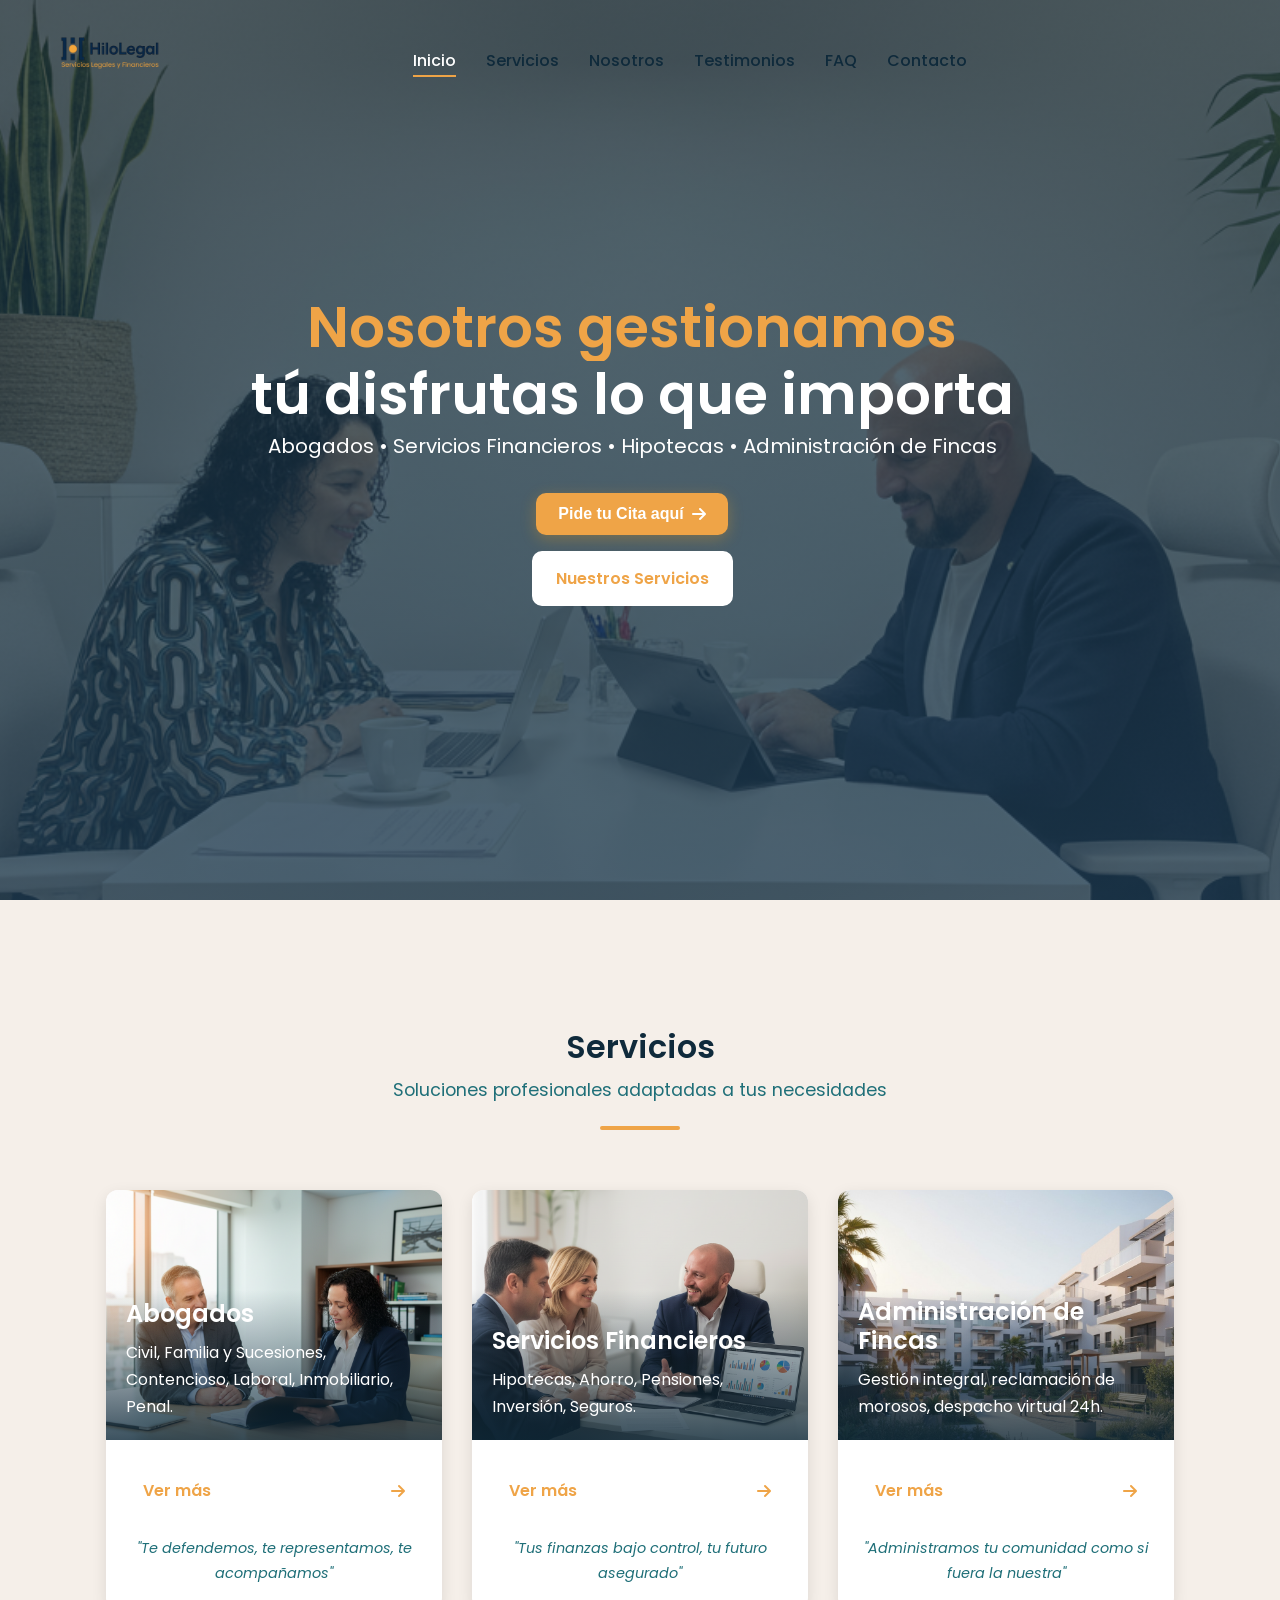
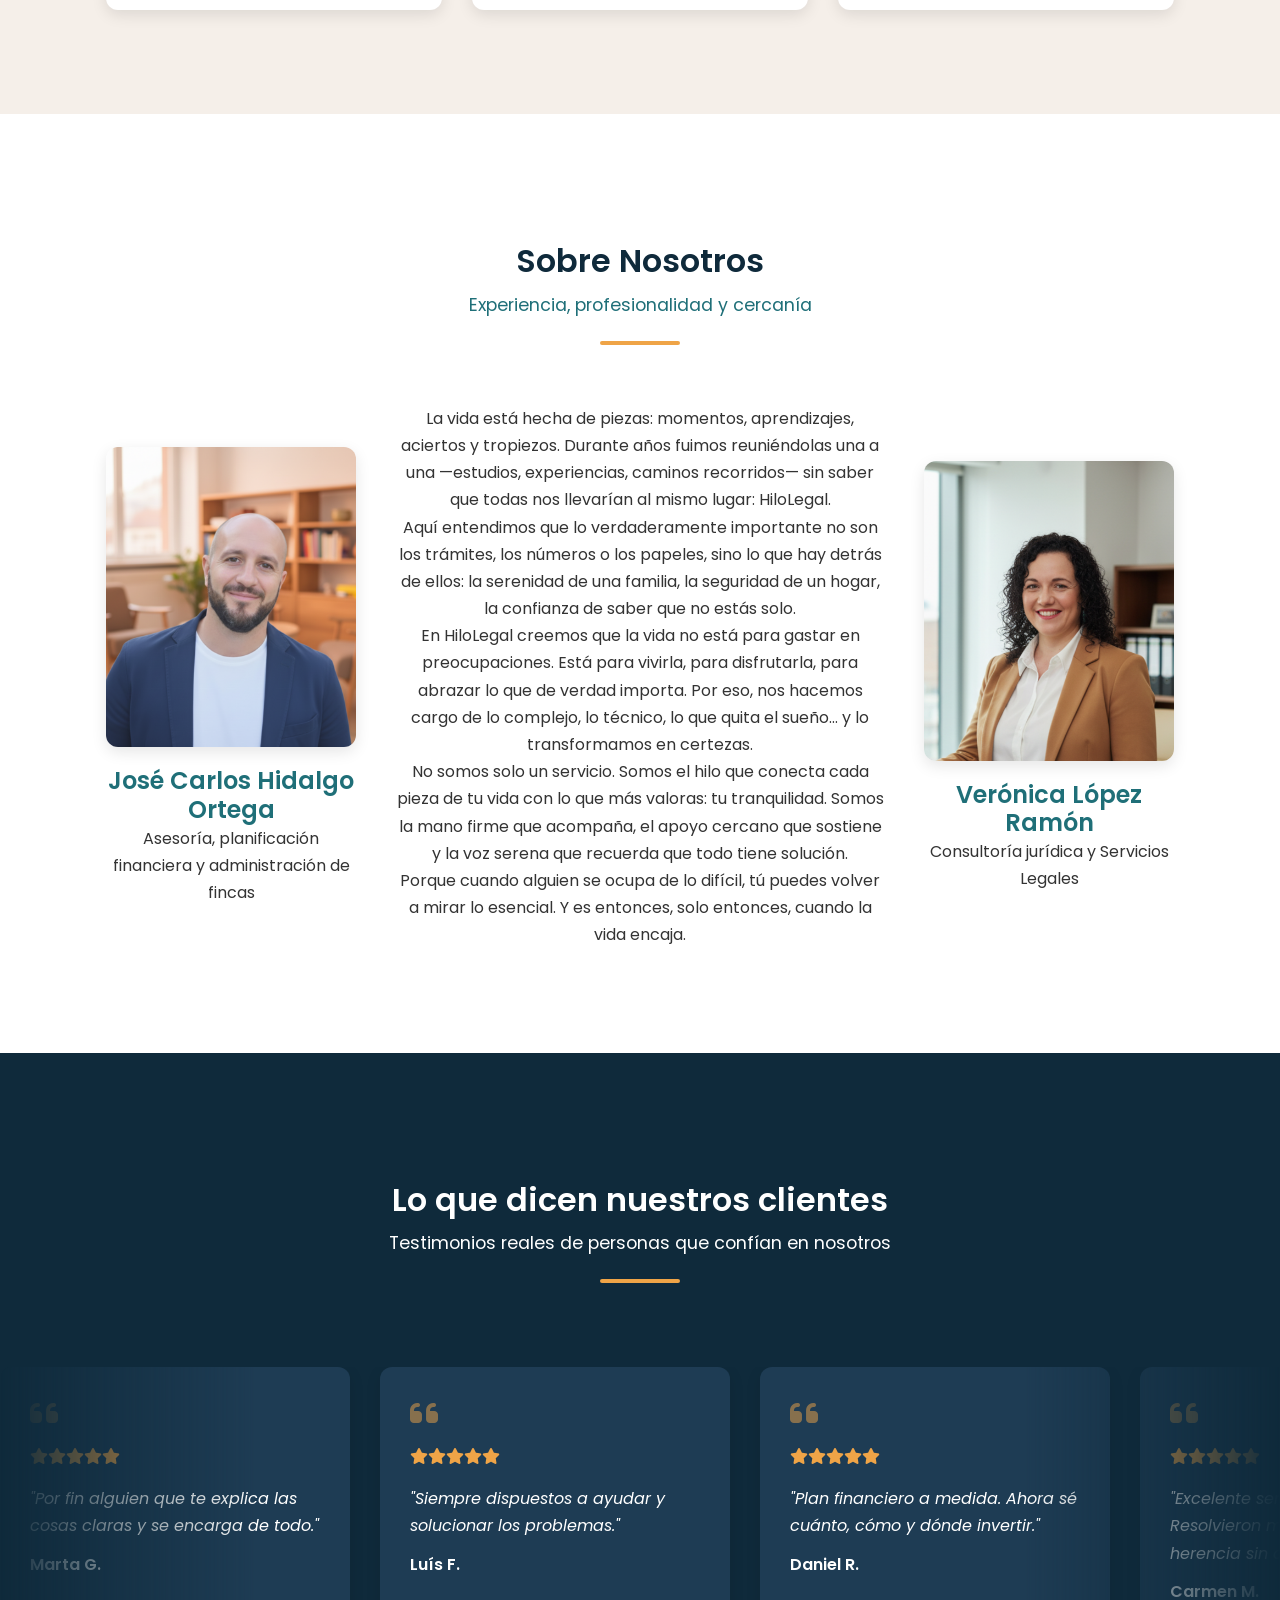
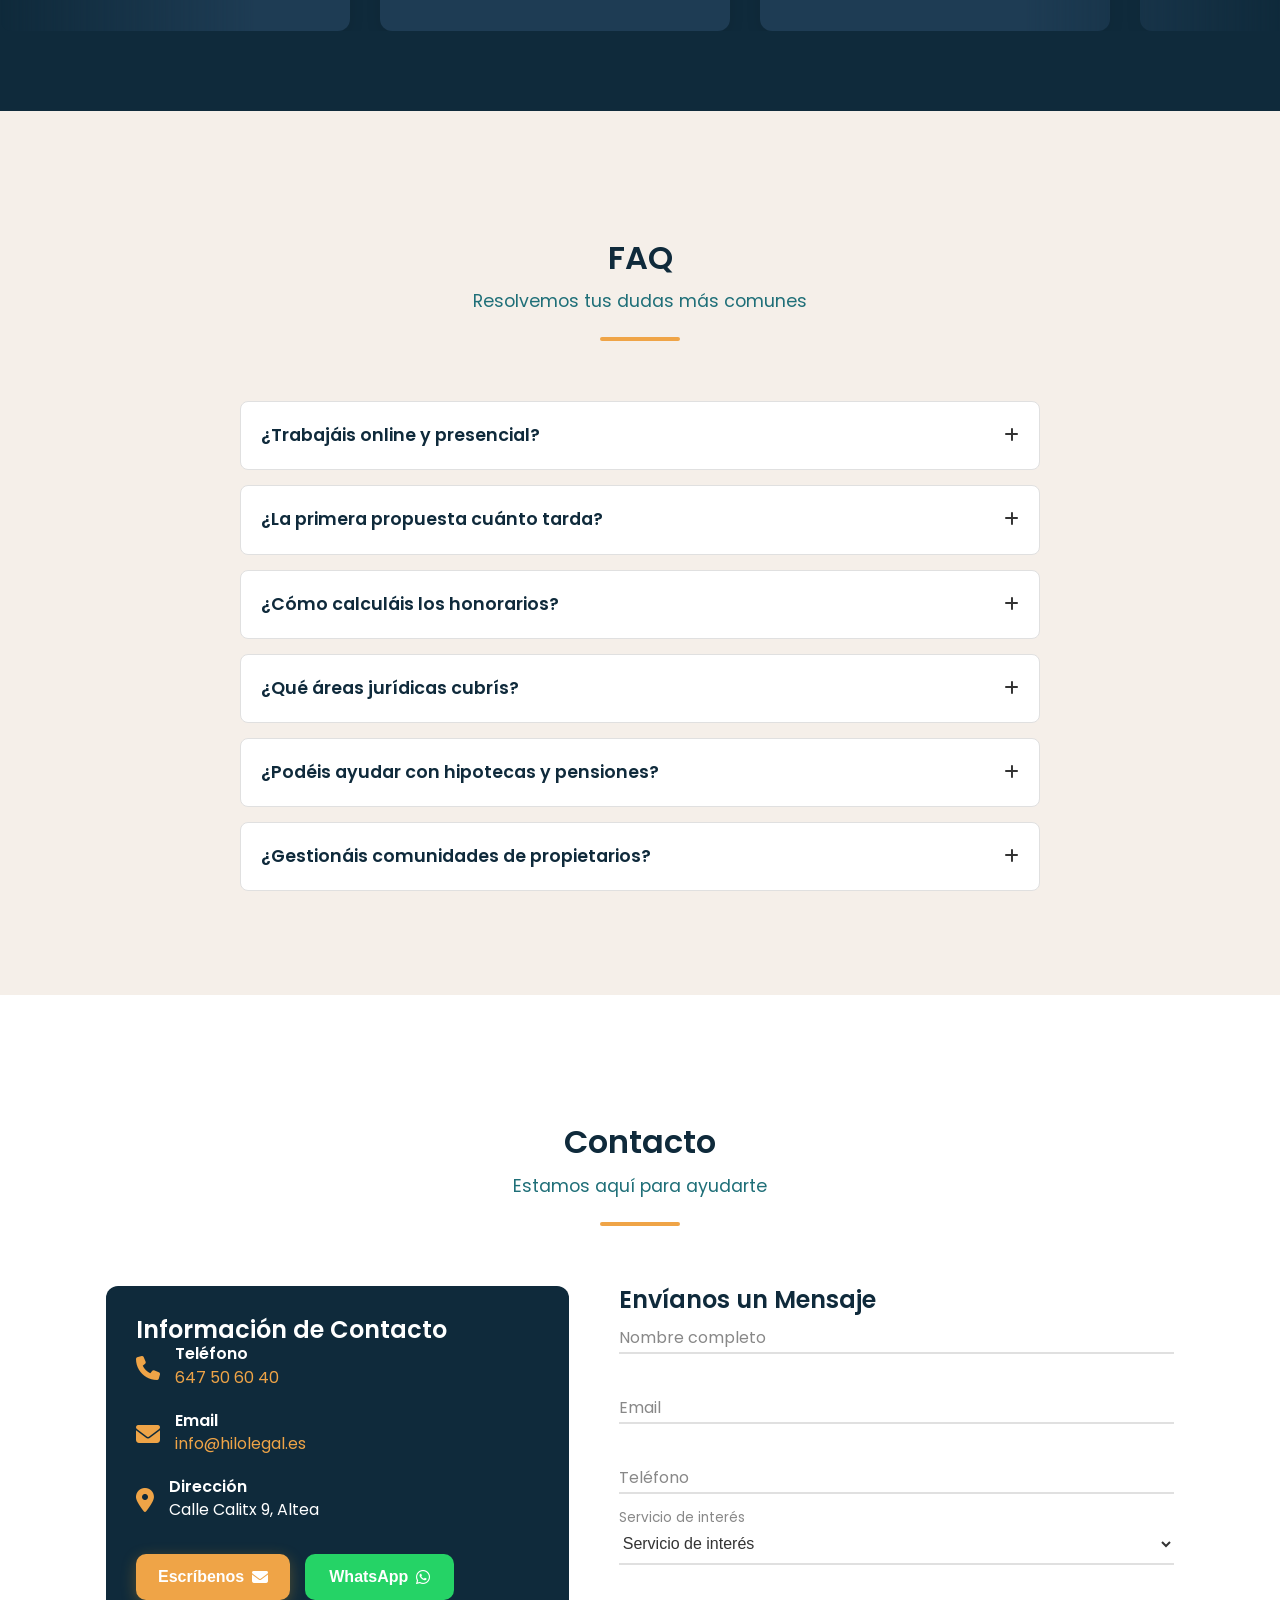
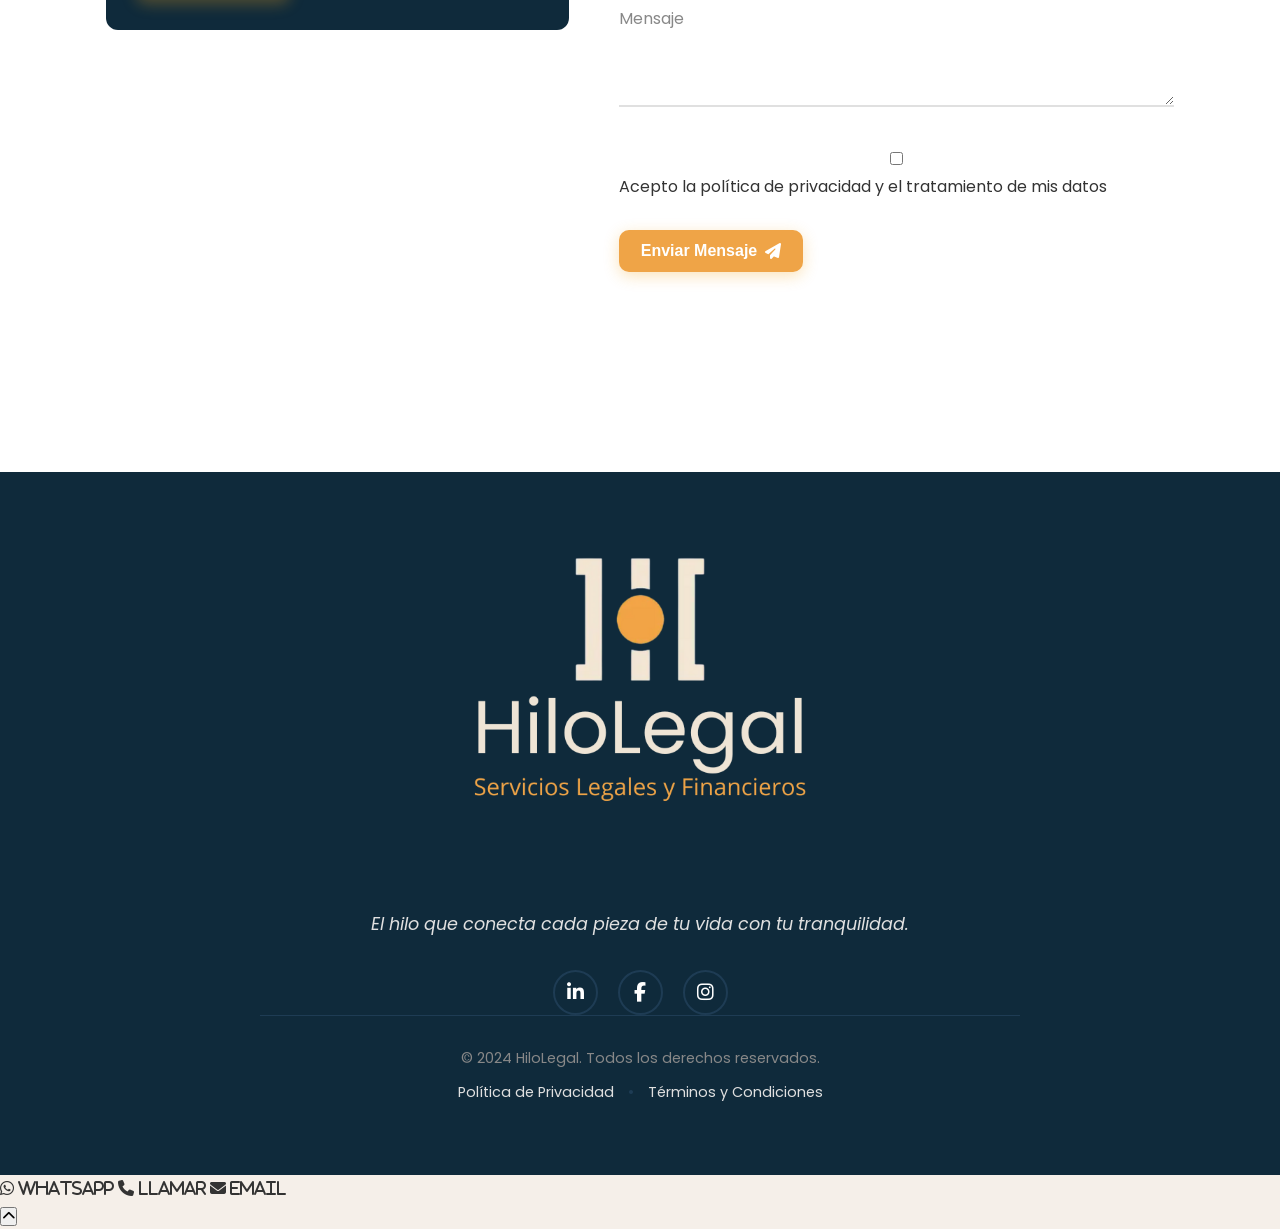
==== index.html @ e0ea7ca5 "Add files via upload" ====
<!DOCTYPE html>
<html lang="es">
<head>
    <meta charset="UTF-8">
    <meta name="viewport" content="width=device-width, initial-scale=1.0">
    <title>HiloLegal - Despacho de Abogados, Servicios Financieros y Administración de Fincas</title>
    <meta name="description" content="Despacho profesional especializado en servicios legales, financieros y administración de fincas en Altea. Experiencia, profesionalidad y cercanía.">
    
    <!-- Google Fonts -->
    <link rel="preconnect" href="https://fonts.googleapis.com">
    <link rel="preconnect" href="https://fonts.gstatic.com" crossorigin>
    <link href="https://fonts.googleapis.com/css2?family=Poppins:wght@300;400;500;600;700&display=swap" rel="stylesheet">
    
    <!-- Font Awesome -->
    <link rel="stylesheet" href="https://cdnjs.cloudflare.com/ajax/libs/font-awesome/6.4.0/css/all.min.css">
    
    <link rel="stylesheet" href="style.css">
</head>
<body>
    <!-- Custom Cursor -->
    <div class="cursor-dot"></div>
    <div class="cursor-outline"></div>

    <!-- Scroll Progress Bar -->
    <div class="scroll-progress" id="scrollProgress"></div>

    <!-- Navigation -->
    <nav class="navbar" id="navbar">
        <div class="nav-container">
            <div class="nav-logo animate-fade-in">
                <img src="logo hilolegal.png" alt="HiloLegal" class="logo-img">
            </div>
            <ul class="nav-menu" id="navMenu">
                <li><a href="#inicio" class="nav-link active">Inicio</a></li>
                <li><a href="#servicios" class="nav-link">Servicios</a></li>
                <li><a href="#sobre-nosotros" class="nav-link">Nosotros</a></li>
                <li><a href="#testimonios" class="nav-link">Testimonios</a></li>
                <li><a href="#faq" class="nav-link">FAQ</a></li>
                <li><a href="#contacto" class="nav-link">Contacto</a></li>
            </ul>
            <div class="nav-toggle" id="navToggle">
                <span class="bar"></span>
                <span class="bar"></span>
                <span class="bar"></span>
            </div>
        </div>
    </nav>

    <!-- Hero Section -->
    <section id="inicio" class="hero">
        <div class="hero-bg">
            <div class="hero-overlay"></div>
            <img src="banner3.png" alt="HiloLegal Background" class="hero-image">
        </div>
        <div class="hero-content">
            <div class="container">
                <div class="hero-text animate-slide-up">
                  <h1 class="hero-title">
  <span class="title-line">
    <span class="highlight-orange animate-left">Nosotros gestionamos</span>
  </span>
  <span class="title-line">
    <span class="highlight-white animate-right">tú disfrutas lo que importa</span>
  </span>
</h1>
                    <p class="hero-subtitle animate-slide-up delay-200">
                        Abogados   •   Servicios Financieros   •   Hipotecas   •   Administración de Fincas
                    </p>
                    <div class="hero-buttons animate-slide-up delay-400">
                        <button class="btn btn-primary" id="openModalBtn">
                            <span>Pide tu Cita aquí</span>
                            <i class="fas fa-arrow-right btn-icon"></i>
                        </button>
                        <a href="#servicios" class="btn btn-secondary">
                            <span>Nuestros Servicios</span>
                        </a>
                    </div>
                </div>
            </div>
        </div>
        <div class="hero-scroll-indicator animate-bounce" id="scrollIndicator">
            <i class="fas fa-chevron-down"></i>
        </div>
    </section>

    <!-- Services Section -->
    <section id="servicios" class="services">
        <div class="container">
            <div class="section-header">
                <h2 class="section-title">Servicios</h2>
                <p class="section-subtitle">Soluciones profesionales adaptadas a tus necesidades</p>
                <div class="title-decorator"></div>
            </div>
            
            <div class="areas services-grid">
                <a href="abogados.html" class="service-card-link">
                    <article class="service-card">
                        <div class="service-image tile--abogados">
                            <div class="service-overlay"></div>
                            <div class="service-content-overlay">
                                <h3 class="service-title">Abogados</h3>
                                <p class="service-description">Civil, Familia y Sucesiones, Contencioso, Laboral, Inmobiliario, Penal.</p>
                            </div>
                        </div>
                        <div class="service-footer">
                             <div class="service-link">
                                <span>Ver más</span>
                                <i class="fas fa-arrow-right"></i>
                            </div>
                            <div class="service-tagline">"Te defendemos, te representamos, te acompañamos"</div>
                        </div>
                    </article>
                </a>

                <a href="financieros.html" class="service-card-link">
                    <article class="service-card">
                        <div class="service-image tile--financieros">
                            <div class="service-overlay"></div>
                            <div class="service-content-overlay">
                                <h3 class="service-title">Servicios Financieros</h3>
                                <p class="service-description">Hipotecas, Ahorro, Pensiones, Inversión, Seguros.</p>
                            </div>
                        </div>
                        <div class="service-footer">
                            <div class="service-link">
                                <span>Ver más</span>
                                <i class="fas fa-arrow-right"></i>
                            </div>
                            <div class="service-tagline">"Tus finanzas bajo control, tu futuro asegurado"</div>
                        </div>
                    </article>
                </a>

                <a href="fincas.html" class="service-card-link">
                    <article class="service-card">
                        <div class="service-image tile--fincas">
                            <div class="service-overlay"></div>
                            <div class="service-content-overlay">
                                <h3 class="service-title">Administración de Fincas</h3>
                                <p class="service-description">Gestión integral, reclamación de morosos, despacho virtual 24h.</p>
                            </div>
                        </div>
                        <div class="service-footer">
                             <div class="service-link">
                                <span>Ver más</span>
                                <i class="fas fa-arrow-right"></i>
                            </div>
                            <div class="service-tagline">"Administramos tu comunidad como si fuera la nuestra"</div>
                        </div>
                    </article>
                </a>
            </div>
        </div>
    </section>

    <!-- About Us Section -->
    <section id="sobre-nosotros" class="about">
        <div class="container">
            <div class="section-header">
                <h2 class="section-title">Sobre Nosotros</h2>
                <p class="section-subtitle">Experiencia, profesionalidad y cercanía</p>
                <div class="title-decorator"></div>
            </div>
            
            <div class="about-layout about-content">
                <div class="team-member">
                    <div class="member-image team-photo-jc">
                        <div class="member-overlay">
                            <div class="member-social">
                                <a href="mailto:info@hilolegal.es" class="social-link">
                                    <i class="fas fa-envelope"></i>
                                </a>
                                <a href="tel:647506040" class="social-link">
                                    <i class="fas fa-phone"></i>
                                </a>
                            </div>
                        </div>
                    </div>
                    <div class="member-info">
                        <h3 class="member-name">José Carlos Hidalgo Ortega</h3>
                        <p class="member-role">Asesoría, planificación financiera y administración de fincas</p>
                    </div>
                </div>

                <div class="about-text">
                    <div class="text-content">
                        <p>La vida está hecha de piezas: momentos, aprendizajes, aciertos y tropiezos. Durante años fuimos reuniéndolas una a una —estudios, experiencias, caminos recorridos— sin saber que todas nos llevarían al mismo lugar: HiloLegal.</p>
</p>

                        <p>Aquí entendimos que lo verdaderamente importante no son los trámites, los números o los papeles, sino lo que hay detrás de ellos: la serenidad de una familia, la seguridad de un hogar, la confianza de saber que no estás solo.</p>


                        <p>En HiloLegal creemos que la vida no está para gastar en preocupaciones. Está para vivirla, para disfrutarla, para abrazar lo que de verdad importa. Por eso, nos hacemos cargo de lo complejo, lo técnico, lo que quita el sueño… y lo transformamos en certezas.</p>


                        <p>No somos solo un servicio. Somos el hilo que conecta cada pieza de tu vida con lo que más valoras: tu tranquilidad. Somos la mano firme que acompaña, el apoyo cercano que sostiene y la voz serena que recuerda que todo tiene solución.</p>

                        
<p>Porque cuando alguien se ocupa de lo difícil, tú puedes volver a mirar lo esencial. Y es entonces, solo entonces, cuando la vida encaja.</p>
                    </div>
                </div>

                <div class="team-member">
                    <div class="member-image team-photo-vero">
                        <div class="member-overlay">
                            <div class="member-social">
                                <a href="mailto:info@hilolegal.es" class="social-link">
                                    <i class="fas fa-envelope"></i>
                                </a>
                                <a href="tel:647506040" class="social-link">
                                    <i class="fas fa-phone"></i>
                                </a>
                            </div>
                        </div>
                    </div>
                    <div class="member-info">
                        <h3 class="member-name">Verónica López Ramón</h3>
                        <p class="member-role">Consultoría jurídica y Servicios Legales</p>
                    </div>
                </div>
            </div>
        </div>
    </section>

    <!-- Testimonials Section -->
    <section id="testimonios" class="testimonials">
        <div class="container">
            <div class="section-header">
                <h2 class="section-title">Lo que dicen nuestros clientes</h2>
                <p class="section-subtitle">Testimonios reales de personas que confían en nosotros</p>
                <div class="title-decorator"></div>
            </div>
            </div>
            <!-- Infinite scroll container -->
            <div class="testimonials-scroller">
                <div class="testimonials-grid">
                    <!-- Testimonials will be duplicated by JS -->
                    <div class="testimonial-card">
                        <div class="testimonial-content">
                            <i class="fas fa-quote-left testimonial-quote"></i>
                            <div class="stars">
                                <i class="fas fa-star"></i><i class="fas fa-star"></i><i class="fas fa-star"></i><i class="fas fa-star"></i><i class="fas fa-star"></i>
                            </div>
                            <p class="testimonial-text">"Por fin alguien que te explica las cosas claras y se encarga de todo."</p>
                            <div class="testimonial-author"><h4 class="author-name">Marta G.</h4></div>
                        </div>
                    </div>
                     <div class="testimonial-card">
                        <div class="testimonial-content">
                             <i class="fas fa-quote-left testimonial-quote"></i>
                            <div class="stars">
                                <i class="fas fa-star"></i><i class="fas fa-star"></i><i class="fas fa-star"></i><i class="fas fa-star"></i><i class="fas fa-star"></i>
                            </div>
                            <p class="testimonial-text">"Siempre dispuestos a ayudar y solucionar los problemas."</p>
                            <div class="testimonial-author"><h4 class="author-name">Luís F.</h4></div>
                        </div>
                    </div>
                    <div class="testimonial-card">
                        <div class="testimonial-content">
                             <i class="fas fa-quote-left testimonial-quote"></i>
                            <div class="stars">
                                <i class="fas fa-star"></i><i class="fas fa-star"></i><i class="fas fa-star"></i><i class="fas fa-star"></i><i class="fas fa-star"></i>
                            </div>
                            <p class="testimonial-text">"Plan financiero a medida. Ahora sé cuánto, cómo y dónde invertir."</p>
                            <div class="testimonial-author"><h4 class="author-name">Daniel R.</h4></div>
                        </div>
                    </div>
                    <div class="testimonial-card">
                        <div class="testimonial-content">
                             <i class="fas fa-quote-left testimonial-quote"></i>
                            <div class="stars">
                                <i class="fas fa-star"></i><i class="fas fa-star"></i><i class="fas fa-star"></i><i class="fas fa-star"></i><i class="fas fa-star"></i>
                            </div>
                            <p class="testimonial-text">"Excelente servicio jurídico. Resolvieron mi problema de herencia sin complicaciones."</p>
                            <div class="testimonial-author"><h4 class="author-name">Carmen M.</h4></div>
                        </div>
                    </div>
                    <div class="testimonial-card">
                        <div class="testimonial-content">
                             <i class="fas fa-quote-left testimonial-quote"></i>
                            <div class="stars">
                                <i class="fas fa-star"></i><i class="fas fa-star"></i><i class="fas fa-star"></i><i class="fas fa-star"></i><i class="fas fa-star"></i>
                            </div>
                            <p class="testimonial-text">"Administran mi comunidad de forma impecable. Recomiendo 100%."</p>
                            <div class="testimonial-author"><h4 class="author-name">Andrés P.</h4></div>
                        </div>
                    </div>
                    <div class="testimonial-card">
                        <div class="testimonial-content">
                            <i class="fas fa-quote-left testimonial-quote"></i>
                            <div class="stars">
                                <i class="fas fa-star"></i><i class="fas fa-star"></i><i class="fas fa-star"></i><i class="fas fa-star"></i><i class="fas fa-star"></i>
                            </div>
                            <p class="testimonial-text">"Hipoteca al 95% conseguida gracias a su asesoramiento financiero."</p>
                            <div class="testimonial-author"><h4 class="author-name">Roberto S.</h4></div>
                        </div>
                    </div>
                    <div class="testimonial-card">
                        <div class="testimonial-content">
                             <i class="fas fa-quote-left testimonial-quote"></i>
                            <div class="stars">
                                <i class="fas fa-star"></i><i class="fas fa-star"></i><i class="fas fa-star"></i><i class="fas fa-star"></i><i class="fas fa-star"></i>
                            </div>
                            <p class="testimonial-text">"Trato cercano y profesional. Se nota su experiencia."</p>
                            <div class="testimonial-author"><h4 class="author-name">Isabel L.</h4></div>
                        </div>
                    </div>
                     <div class="testimonial-card">
                        <div class="testimonial-content">
                             <i class="fas fa-quote-left testimonial-quote"></i>
                            <div class="stars">
                                <i class="fas fa-star"></i><i class="fas fa-star"></i><i class="fas fa-star"></i><i class="fas fa-star"></i><i class="fas fa-star"></i>
                            </div>
                            <p class="testimonial-text">"Tranquilidad absoluta desde que gestionan mis asuntos legales."</p>
                            <div class="testimonial-author"><h4 class="author-name">Francisco J.</h4></div>
                        </div>
                    </div>
                </div>
        </div>
    </section>

    <!-- FAQ Section -->
    <section id="faq" class="faq">
        <div class="container">
            <div class="section-header">
                <h2 class="section-title">FAQ</h2>
                <p class="section-subtitle">Resolvemos tus dudas más comunes</p>
                <div class="title-decorator"></div>
            </div>
            
            <div class="faq-container">
                <details class="faq-item">
                    <summary class="faq-question">
                        <h3>¿Trabajáis online y presencial?</h3>
                        <div class="faq-icon-wrapper"><i class="fas fa-plus faq-icon"></i></div>
                    </summary>
                    <div class="faq-answer">
                        <p>Ambos: podemos atenderte por videollamada, teléfono o en nuestra oficina en Altea.</p>
                    </div>
                </details>

                <details class="faq-item">
                    <summary class="faq-question">
                        <h3>¿La primera propuesta cuánto tarda?</h3>
                        <div class="faq-icon-wrapper"><i class="fas fa-plus faq-icon"></i></div>
                    </summary>
                    <div class="faq-answer">
                        <p>Normalmente en 24–48 horas tendrás un diagnóstico inicial y una hoja de ruta.</p>
                    </div>
                </details>

                <details class="faq-item">
                    <summary class="faq-question">
                        <h3>¿Cómo calculáis los honorarios?</h3>
                        <div class="faq-icon-wrapper"><i class="fas fa-plus faq-icon"></i></div>
                    </summary>
                    <div class="faq-answer">
                        <p>Siempre con presupuesto cerrado y transparente. Sin sorpresas.</p>
                    </div>
                </details>
                 <details class="faq-item">
                    <summary class="faq-question">
                        <h3>¿Qué áreas jurídicas cubrís?</h3>
                        <div class="faq-icon-wrapper"><i class="fas fa-plus faq-icon"></i></div>
                    </summary>
                    <div class="faq-answer">
                        <p>Penal, Civil, Contencioso-Administrativo, Inmobiliario, Familia y Sucesiones.</p>
                    </div>
                </details>

                <details class="faq-item">
                    <summary class="faq-question">
                        <h3>¿Podéis ayudar con hipotecas y pensiones?</h3>
                        <div class="faq-icon-wrapper"><i class="fas fa-plus faq-icon"></i></div>
                    </summary>
                    <div class="faq-answer">
                        <p>Sí, realizamos planificación financiera completa, con acceso a hipotecas hasta el 95% y planes de ahorro/pensiones.</p>
                    </div>
                </details>

                <details class="faq-item">
                    <summary class="faq-question">
                        <h3>¿Gestionáis comunidades de propietarios?</h3>
                        <div class="faq-icon-wrapper"><i class="fas fa-plus faq-icon"></i></div>
                    </summary>
                    <div class="faq-answer">
                        <p>Sí, administración integral de fincas, incidencias, juntas y reclamación de morosos.</p>
                    </div>
                </details>
            </div>
        </div>
    </section>

    <!-- Contact Section -->
    <section id="contacto" class="contact">
        <div class="container">
            <div class="section-header">
                <h2 class="section-title">Contacto</h2>
                <p class="section-subtitle">Estamos aquí para ayudarte</p>
                <div class="title-decorator"></div>
            </div>
            
            <div class="contact-content">
                <div class="contact-info">
                    <div class="contact-card">
                        <h3>Información de Contacto</h3>
                        <div class="contact-item">
                            <i class="fas fa-phone"></i>
                            <div>
                                <h4>Teléfono</h4>
                                <p><a href="tel:647506040">647 50 60 40</a></p>
                            </div>
                        </div>
                        <div class="contact-item">
                            <i class="fas fa-envelope"></i>
                            <div>
                                <h4>Email</h4>
                                <p><a href="mailto:info@hilolegal.es">info@hilolegal.es</a></p>
                            </div>
                        </div>
                        <div class="contact-item">
                            <i class="fas fa-map-marker-alt"></i>
                            <div>
                                <h4>Dirección</h4>
                                <p>Calle Calitx 9, Altea</p>
                            </div>
                        </div>
                        <div class="contact-buttons">
                            <button class="btn btn-primary" id="contactEmailBtn">
                                <span>Escríbenos</span>
                                <i class="fas fa-envelope"></i>
                            </button>
                            <button class="btn btn-whatsapp" id="contactWhatsappBtn">
                                <span>WhatsApp</span>
                                <i class="fab fa-whatsapp"></i>
                            </button>
                        </div>
                    </div>
                    
                    <div class="map-container">
                        <iframe 
                            src="https://www.google.com/maps?q=Calle%20Calitx%209%2C%20Altea&output=embed"
                            width="100%" 
                            height="300" 
                            style="border:0;" 
                            allowfullscreen="" 
                            loading="lazy">
                        </iframe>
                    </div>
                </div>

                <div class="contact-form">
                    <form class="form" id="contactForm">
                        <h3>Envíanos un Mensaje</h3>
                        <div class="form-group">
                            <input type="text" id="nombre" name="nombre" required>
                            <label for="nombre" class="form-label">Nombre completo</label>
                            <span class="form-line"></span>
                        </div>
                        <div class="form-group">
                            <input type="email" id="email" name="email" required>
                            <label for="email" class="form-label">Email</label>
                            <span class="form-line"></span>
                        </div>
                        <div class="form-group">
                            <input type="tel" id="telefono" name="telefono" required>
                            <label for="telefono" class="form-label">Teléfono</label>
                            <span class="form-line"></span>
                        </div>
                        <div class="form-group">
                            <select id="servicio" name="servicio" required>
                                <option value="" disabled selected>Servicio de interés</option>
                                <option value="abogados">Servicios Legales</option>
                                <option value="financieros">Servicios Financieros</option>
                                <option value="fincas">Administración de Fincas</option>
                                <option value="general">Consulta General</option>
                            </select>
                            <label for="servicio" class="form-label select-label">Servicio de interés</label>
                        </div>
                        <div class="form-group">
                            <textarea id="mensaje" name="mensaje" rows="5" required></textarea>
                            <label for="mensaje" class="form-label">Mensaje</label>
                            <span class="form-line"></span>
                        </div>
                        <div class="form-group checkbox-group">
                            <input type="checkbox" id="privacidad" name="privacidad" required>
                            <label for="privacidad" class="checkbox-label">
                                Acepto la política de privacidad y el tratamiento de mis datos
                            </label>
                        </div>
                        <button type="submit" class="btn btn-primary">
                            <span>Enviar Mensaje</span>
                            <i class="fas fa-paper-plane btn-icon"></i>
                        </button>
                    </form>
                </div>
            </div>
        </div>
    </section>

    <!-- Modal (sin cambios en HTML) -->
    <div id="contactModal" class="modal hidden">
        <div class="modal-content">
             <div class="modal-header">
                <h2>Consulta Gratuita</h2>
                <span class="modal-close" id="closeModalBtn">&times;</span>
            </div>
            <div class="modal-body">
                <form id="modalForm">
                    <div class="form-group">
                        <input type="text" id="modalNombre" name="nombre" required>
                        <label for="modalNombre" class="form-label">Nombre completo</label>
                        <span class="form-line"></span>
                    </div>
                    <div class="form-group">
                        <input type="email" id="modalEmail" name="email" required>
                        <label for="modalEmail" class="form-label">Email</label>
                        <span class="form-line"></span>
                    </div>
                    <div class="form-group">
                        <input type="tel" id="modalTelefono" name="telefono" required>
                        <label for="modalTelefono" class="form-label">Teléfono</label>
                        <span class="form-line"></span>
                    </div>
                    <div class="form-group">
                        <select id="modalServicio" name="servicio" required>
                            <option value="" disabled selected>Servicio de interés</option>
                            <option value="abogados">Servicios Legales</option>
                            <option value="financieros">Servicios Financieros</option>
                            <option value="fincas">Administración de Fincas</option>
                        </select>
                        <label for="modalServicio" class="form-label select-label">Servicio de interés</label>
                    </div>
                    <div class="form-group">
                        <textarea id="modalMensaje" name="mensaje" rows="4" required></textarea>
                        <label for="modalMensaje" class="form-label">Cuéntanos tu caso</label>
                        <span class="form-line"></span>
                    </div>
                    <button type="submit" class="btn btn-primary btn-full">
                        <span>Solicitar Consulta Gratuita</span>
                        <i class="fas fa-calendar btn-icon"></i>
                    </button>
                </form>
            </div>
        </div>
    </div>


    <!-- Footer -->
    <footer class="footer">
        <div class="footer-container">
            <div class="footer-main">
                <img src="HILO LETRAS CREMA vertical TRANSP.png" alt="HiloLegal Logo" class="footer-logo">
                <p class="footer-tagline">El hilo que conecta cada pieza de tu vida con tu tranquilidad.</p>
                <div class="footer-social">
    <a href="https://www.linkedin.com/in/hilolegal" target="_blank" aria-label="LinkedIn">
        <i class="fab fa-linkedin-in"></i>
    </a>
    <a href="https://www.facebook.com/HiloLegal/" target="_blank" aria-label="Facebook">
        <i class="fab fa-facebook-f"></i>
    </a>
    <a href="https://www.instagram.com/hilolegal" target="_blank" aria-label="Instagram">
        <i class="fab fa-instagram"></i>
    </a>
            </div>
            <div class="footer-bottom">
                <p>&copy; 2024 HiloLegal. Todos los derechos reservados.</p>
                <div class="footer-links">
                    <a href="privacidad.html">Política de Privacidad</a>
                    <span>&bull;</span>
                    <a href="terminos.html">Términos y Condiciones</a>
                </div>
            </div>
        </div>
    </footer>


    <!-- Floating Action Buttons -->
    <div class="fab-container">
        <div class="fab fab-whatsapp" id="fabWhatsapp">
            <i class="fab fa-whatsapp"></i>
            <span class="fab-tooltip">WhatsApp</span>
        </div>
        <div class="fab fab-phone" id="fabPhone">
            <i class="fas fa-phone"></i>
            <span class="fab-tooltip">Llamar</span>
        </div>
        <div class="fab fab-email" id="fabEmail">
            <i class="fas fa-envelope"></i>
            <span class="fab-tooltip">Email</span>
        </div>
    </div>

    <!-- Back to Top Button -->
    <button id="backToTop" class="back-to-top">
        <i class="fas fa-chevron-up"></i>
    </button>

    <script src="app.js"></script>
<body class="page-abogados">
</html>
---- style.css ----
/* -------------------------------------------------------------------------- */
/* VARIABLES                                 */
/* -------------------------------------------------------------------------- */

:root {
  /* Paleta de colores corporativa */
  --navy-blue: #0F2A3B;
  --vibrant-orange: #efa447;
  --cream-base: #F5EFE9; /* Corregido a un tono crema real */
  --steel-blue: #1E3C54;
  --teal-green: #1F6F78;

  /* Paleta extendida para UI */
  --white: #FFFFFF;
  --off-white: #f7f8fa;
  --gray-light: #e0e0e0;
  --gray-medium: #888;
  --gray-dark: #4a4a4a;
  --text-primary: #333;
  --text-light: var(--white);
  --success: #28a745;
  --error: #dc3545;

  /* Tipografía */
  --font-primary: 'Poppins', sans-serif;

  /* Sombras y bordes */
  --shadow-sm: 0 2px 4px rgba(0, 0, 0, 0.05);
  --shadow-md: 0 5px 15px rgba(0, 0, 0, 0.1);
  --shadow-lg: 0 10px 30px rgba(0, 0, 0, 0.15);
  --border-radius: 12px;
  
  /* Transiciones */
  --transition-fast: all 0.2s ease-in-out;
  --transition-smooth: all 0.4s cubic-bezier(0.25, 0.8, 0.25, 1);
}

/* -------------------------------------------------------------------------- */
/* ESTILOS BASE                                */
/* -------------------------------------------------------------------------- */

*, *::before, *::after {
  box-sizing: border-box;
  margin: 0;
  padding: 0;
}

html {
  scroll-behavior: smooth;
  font-size: 16px;
}

body {
  font-family: var(--font-primary);
  background-color: var(--cream-base);
  color: var(--text-primary);
  line-height: 1.7;
  -webkit-font-smoothing: antialiased;
  -moz-osx-font-smoothing: grayscale;
  overflow-x: hidden;
 }

/* --- Cursor Personalizado --- */
.cursor-dot, .cursor-outline {
  pointer-events: none;
  position: fixed;
  top: 50%;
  left: 50%;
  transform: translate(-50%, -50%);
  border-radius: 50%;
  opacity: 0;
  transition: opacity 0.3s, transform 0.3s;
  z-index: 9999;

}

.cursor-dot {
  width: 8px;
  height: 8px;
  background-color: #efa447;
}

.cursor-outline {
  width: 40px;
  height: 40px;
  border: 2px solid (#efa447);
  transition: width 0.3s, height 0.3s, border-color 0.3s;
}

body:hover .cursor-dot, body:hover .cursor-outline {
  opacity: 1;
}

.cursor-outline.hovered {
    width: 60px;
    height: 60px;
    border-color: var(--teal-green);
}

/* --- Estilos generales de texto y contenedores --- */
h1, h2, h3, h4 {
  font-weight: 600;
  line-height: 1.2;
  color: var(--navy-blue);
}
h1 { font-size: clamp(2rem, 5vw, 3.5rem); }
h2 { font-size: clamp(1.8rem, 4vw, 2.5rem); }
h3 { font-size: clamp(1.2rem, 3vw, 1.5rem); }

a {
  color: #efa447;
  text-decoration: none;
  transition: var(--transition-fast);
}

.container {
  width: 100%;
  max-width: 1200px;
  margin: 0 auto;
  padding: 0 20px;
}

section {
  padding: 80px 0;
  position: relative;
  overflow: hidden;
}

/* -------------------------------------------------------------------------- */
/* COMPONENTES                               */
/* -------------------------------------------------------------------------- */

/* --- Barra de Progreso de Scroll --- */
.scroll-progress {
  position: fixed;
  top: 0;
  left: 0;
  width: 0;
  height: 5px;
  background: linear-gradient(90deg, #efa447, var(--teal-green));
  z-index: 1001;
  transition: width 0.1s linear;
}

/* --- Barra de Navegación --- */
.navbar {
  position: fixed;
  width: 100%;
  top: 0;
  left: 0;
  z-index: 1000;
  padding: 6px 0;
  height: auto; 
  transition: var(--transition-smooth);
}
.navbar.scrolled {
  background-color: rgba(255, 255, 255, 0.85);
  backdrop-filter: blur(10px);
  box-shadow: var(--shadow-md);
  padding: 10px 0;
}
.nav-container {
  display: flex;
  justify-content: space-between;
  align-items: center;
  max-width: 1300px;
  margin: 0 auto;
  padding: 0 60px;
}
.logo-img {
  height: 100px; /* MODIFICADO: Tamaño x3 */
  transition: var(--transition-fast);
}
.navbar.scrolled .logo-img {
  height: 100px; /* MODIFICADO: Tamaño x3 */
}
.nav-menu {
  display: flex;
  list-style: none;
  gap: 30px;
}
.nav-link {
  color: var(--navy-blue);
  font-weight: 500;
  position: relative;
  padding-bottom: 5px;
}
.nav-link::after {
  content: '';
  position: absolute;
  bottom: 0;
  left: 0;
  width: 100%;
  height: 2px;
  background-color: #efa447;
  transform: scaleX(0);
  transform-origin: right;
  transition: transform 0.3s ease-out;
}
.nav-link:hover::after, .nav-link.active::after {
  transform: scaleX(1);
  transform-origin: left;
}

/* --- Botones --- */
.btn {
  display: inline-flex;
  align-items: center;
  justify-content: center;
  gap: 10px;
  padding: 12px 28px;
  border-radius: 50px;
  font-weight: 600;
  font-size: 1rem;
  border: 2px solid transparent;
  cursor: pointer;
  transition: var(--transition-smooth);
  position: relative;
  overflow: hidden;
  transform: translateZ(0); /* Para GPU rendering */
}
.btn-primary {
  background-color: var(vibrant-orange);
  color: var(--white);
  box-shadow: 0 4px 15px rgba(243, 161, 26, 0.3);
}
.btn-primary:hover {
  transform: translateY(-3px);
  box-shadow: 0 8px 20px rgba(243, 161, 26, 0.4);
}
.btn-secondary {
  background-color: transparent;
  color: var(--white);
  border-color: var(--white);
}
.hero-text .btn-secondary {
   border-color: var(--white);
   color: var(--white);
}
.hero-text .btn-secondary:hover {
    background-color: var(--white);
    color: var(--navy-blue);
}

/* -------------------------------------------------------------------------- */
/* SECCIONES                                 */
/* -------------------------------------------------------------------------- */

/* --- Hero Section --- */
.hero {
  height: 100vh;
  display: flex;
  align-items: center;
  justify-content: center;
  color: var(--white);
  text-align: left;
  padding: 0;
}
.hero-bg {
  position: absolute;
  top: 0;
  left: 0;
  width: 100%;
  height: 100%;
  overflow: hidden;
}
.hero-image {
  width: 100%;
  height: 100%;
  object-fit: cover;
  transform: scale(1.05);
  animation: ken-burns 20s infinite alternate;
}
/* Colores */
.highlight-orange { color: #efa447; }
.highlight-white { color: #ffffff; }

/* Animaciones */
@keyframes slideInLeft {
  from { opacity: 0; transform: translateX(-50px); }
  to   { opacity: 1; transform: translateX(0); }
}

@keyframes slideInRight {
  from { opacity: 0; transform: translateX(50px); }
  to   { opacity: 1; transform: translateX(0); }
}

.animate-left {
  display: inline-block;
  animation: slideInLeft 1s ease-out forwards;
}

.animate-right {
  display: inline-block;
  animation: slideInRight 1s ease-out forwards;
  animation-delay: 0.3s; /* entra después de la primera frase */
}

@keyframes ken-burns {
  from { transform: scale(1.05) translate(0,0); }
  to { transform: scale(1.15) translate(-2%, 2%); }
}
.hero-overlay {
  position: absolute;
  inset: 0;
  background: linear-gradient(180deg, rgba(15, 42, 59, 0.7) 0%, rgba(30, 60, 84, 0.8) 100%);
  z-index: 1;
}
.hero-content {
  position: relative;
  z-index: 2;
  display: flex;
  justify-content: center; /* centra horizontalmente */
  align-items: center;     /* centra verticalmente */
  text-align: center;      /* centra el texto */
  height: 100vh;            /* ocupa toda la altura del hero */
}

}
.hero-title {
  font-weight: 700;
  margin-bottom: 20px;
  color: var(--white);
}
.hero-title .title-line {
  display: block;
  overflow: hidden;
}
.hero-title .title-line span {
  display: block;
  transform: translateY(110%);
  animation: reveal 1s cubic-bezier(0.23, 1, 0.32, 1) forwards;
}
.hero-title .title-line:nth-child(2) span {
  animation-delay: 0.2s;
}
@keyframes reveal {
  to { transform: translateY(0); }
}
.hero-subtitle {
  font-size: 1.25rem;
  margin-bottom: 30px;
  opacity: 0;
  animation: fade-in-up 1s ease forwards 0.5s;
}
.hero-buttons {
  display: flex;
  flex-direction: column;   /* coloca en columna */
  align-items: center;      /* centra horizontalmente */
  gap: 35px;                /* espacio entre botones */
  margin-top: 35px;         /* separa un poco del texto */
  opacity: 0;
  animation: fade-in-up 1s ease forwards 0.8s;
}

/* --- Encabezado de Sección --- */
.section-header {
  text-align: center;
  margin-bottom: 60px;
  position: relative;
}
.section-title {
  margin-bottom: 10px;
}
.section-subtitle {
  color: #1f6f78;
  font-size: 1.1rem;
  max-width: 600px;
  margin: 0 auto;
}
.title-decorator {
  width: 80px;
  height: 4px;
  background: #efa447;
  margin: 20px auto 0;
  border-radius: 2px;
  transform: scaleX(0);
  transition: transform 0.6s cubic-bezier(0.165, 0.84, 0.44, 1);
}
.in-view .title-decorator {
    transform: scaleX(1);
}


/* --- Servicios --- */
.services-grid {
  display: grid;
  grid-template-columns: repeat(auto-fit, minmax(320px, 1fr));
  gap: 30px;
 }
.service-card-link {
    text-decoration: none;
    display: block; /* Para que la tarjeta ocupe el espacio */
}
.service-card {
  border-radius: var(--border-radius);
  overflow: hidden;
  box-shadow: var(--shadow-md);
  transition: var(--transition-smooth);
  background: var(--white);
  transform: perspective(1000px);
  display: flex;
  flex-direction: column;
  height: 100%;
}
.service-card-link:hover .service-card {
  transform: translateY(-10px) rotateX(5deg) rotateY(-5deg);
  box-shadow: var(--shadow-lg);
}
.service-image {
  height: 250px;
  background-size: cover;
  background-position: center;
  position: relative;
  display: flex;
  align-items: flex-end;
  padding: 20px;
  transition: transform 0.5s ease;
}
.service-card-link:hover .service-image {
  transform: scale(1.05);
}
/* MODIFICADO: Nuevas imágenes de área */
.tile--abogados { background-image: url('area-abogados.jpg'); }
.tile--financieros { background-image: url('area-financieros.jpg'); }
.tile--fincas { background-image: url('area-fincas.jpg'); }
.service-overlay {
  position: absolute;
  inset: 0;
  background: linear-gradient(to top, rgba(15, 42, 59, 0.8), transparent 60%);
}
.service-content-overlay {
  position: relative;
  z-index: 2;
  color: var(--white);
}
.service-title {
  color: var(--white);
  margin-bottom: 10px;
}
.service-footer {
  padding: 25px;
  margin-top: auto; /* Empuja el footer hacia abajo */
}
/* NUEVO: Estilo para el enlace "Ver más" */
.service-link {
  width: 100%;
  padding: 12px;
  border-radius: 8px;
  border: 2px solid var#efa447;
  background: transparent;
  color: #efa447;
  font-weight: 600;
  cursor: pointer;
  transition: var(--transition-fast);
  display: flex;
  justify-content: space-between;
  align-items: center;
}
.service-card-link:hover .service-link {
  background: #efa447;
  color: var(--white);
}
.service-tagline {
  margin-top: 20px;
  text-align: center;
  font-style: italic;
  color: #1f6f78;
  font-size: 0.9rem;
}

/* --- Sobre Nosotros --- */
.about {
    background-color: var(--white);
}
.about-layout {
  display: grid;
  grid-template-columns: 1fr 2fr 1fr;
  align-items: center;
  gap: 40px;
}
.team-member {
  text-align: center;
}
.member-image {
  width: 250px;
  height: 300px;
  margin: 0 auto 20px;
  border-radius: var(--border-radius);
  background-size: cover;
  background-position: center;
  position: relative;
  overflow: hidden;
  box-shadow: var(--shadow-md);
  transition: var(--transition-smooth);
}
.team-photo-jc { background-image: url('JC.jpg'); }
.team-photo-vero { background-image: url('Vero.jpg'); }
.member-image:hover {
  transform: scale(1.03);
  box-shadow: var(--shadow-lg);
}
.member-overlay {
  position: absolute;
  inset: 0;
  background: linear-gradient(to top, rgba(15, 42, 59, 0.7), transparent 70%);
  opacity: 0;
  transition: var(--transition-smooth);
  display: flex;
  align-items: flex-end;
  justify-content: center;
  padding: 20px;
}
.member-image:hover .member-overlay {
  opacity: 1;
}
.member-social {
  display: flex;
  gap: 15px;
  transform: translateY(100%);
  transition: transform 0.4s ease 0.1s;
}
.member-image:hover .member-social {
  transform: translateY(0);
}
.social-link {
  color: var(--white);
  font-size: 1.5rem;
}
.member-name {
  color: var(--teal-green);
}
.about-text {
  text-align: center;
  max-width: 700px;
  margin: 0 auto;
}

/* --- Testimonios --- */
.testimonials {
  background-color: var(--navy-blue);
  color: var(--white);
  padding: 80px 0;
}
.testimonials .section-header * {
  color: var(--white);
}
.testimonials-scroller {
  overflow: hidden;
  -webkit-mask: linear-gradient(90deg, transparent, white 20%, white 80%, transparent);
  mask: linear-gradient(90deg, transparent, white 20%, white 80%, transparent);
}
.testimonials-grid {
  display: flex;
  flex-wrap: nowrap;
  gap: 30px;
  width: max-content;
  animation: scroll 40s linear infinite;
}
.testimonials-grid:hover {
  animation-play-state: paused;
}
@keyframes scroll {
  to {
    transform: translate(calc(-50% - 15px)); /* (num_cards / 2) * card_width + (gap / 2) */
  }
}
.testimonial-card {
  flex-shrink: 0;
  width: 350px;
  background: var(--steel-blue);
  border-radius: var(--border-radius);
  padding: 30px;
  box-shadow: var(--shadow-md);
  transition: var(--transition-smooth);
}
.testimonial-card:hover {
    transform: translateY(-10px);
}
.testimonial-quote {
    font-size: 2rem;
    color: #efa447;
    opacity: 0.5;
}
.stars {
  color: #efa447;
  margin: 10px 0;
}
.testimonial-text {
  font-style: italic;
  margin: 15px 0;
}
.author-name {
  font-weight: 600;
  color: var(--white);
}

/* --- FAQ --- */
.faq-container {
  max-width: 800px;
  margin: 0 auto;
  display: flex;
  flex-direction: column;
  gap: 15px;
}
.faq-item {
  background: var(--white);
  border: 1px solid var(--gray-light);
  border-radius: 8px;
  overflow: hidden;
  transition: var(--transition-fast);
}
.faq-item[open] {
    border-color: #efa447;
}
.faq-question {
  display: flex;
  justify-content: space-between;
  align-items: center;
  padding: 20px;
  cursor: pointer;
  list-style: none;
  font-weight: 500;
}
.faq-question::-webkit-details-marker { display: none; }
.faq-question h3 { font-size: 1.1rem; }
.faq-icon-wrapper {
  transition: transform 0.3s ease;
}
.faq-item[open] .faq-icon-wrapper {
  transform: rotate(45deg);
}
.faq-answer {
  padding: 0 20px 20px;
  color: var(--gray-dark);
}

/* --- Contacto --- */
.contact {
    background-color: var(--white);
}
.contact-content {
  display: grid;
  grid-template-columns: 1fr 1.2fr;
  gap: 50px;
}
.contact-card {
  background: var(--navy-blue);
  color: var(--white);
  padding: 30px;
  border-radius: var(--border-radius);
}
.contact-card h3, .contact-card h4 {
    color: var(--white);
}
.contact-item {
  display: flex;
  align-items: center;
  gap: 15px;
  margin-bottom: 20px;
}
.contact-item i {
  color: #efa447;
  font-size: 1.5rem;
}
.contact-buttons {
    display: flex;
    gap: 15px;
    margin-top: 30px;
}
.btn-whatsapp {
    background-color: #25D366;
    color: var(--white);
}
.map-container {
    margin-top: 30px;
    border-radius: var(--border-radius);
    overflow: hidden;
}

/* Formulario con etiquetas flotantes */
.form-group {
  position: relative;
  margin-bottom: 30px;
}
.form-group input, .form-group textarea, .form-group select {
  width: 100%;
  padding: 10px 0;
  border: none;
  border-bottom: 2px solid var(--gray-light);
  background: transparent;
  font-size: 1rem;
  color: var(--text-primary);
  outline: none;
  position: relative;
  z-index: 1;
}
.form-label {
  position: absolute;
  top: 10px;
  left: 0;
  color: var(--gray-medium);
  transition: all 0.3s ease;
  z-index: 0;
}
.form-group input:focus + .form-label,
.form-group input:valid + .form-label,
.form-group textarea:focus + .form-label,
.form-group textarea:valid + .form-label,
.form-group select:valid + .form-label,
.form-group select:focus + .form-label {
  top: -18px;
  font-size: 0.85rem;
  color: #efa447;
}
.form-group .select-label {
  top: -18px;
  font-size: 0.85rem;
  color: var(--gray-medium);
}
.form-line {
  position: absolute;
  bottom: 0;
  left: 0;
  width: 100%;
  height: 2px;
  background: #efa447;
  transform: scaleX(0);
  transition: transform 0.3s ease;
}
.form-group input:focus ~ .form-line,
.form-group textarea:focus ~ .form-line {
  transform: scaleX(1);
}

/* -------------------------------------------------------------------------- */
/* FOOTER                                    */
/* -------------------------------------------------------------------------- */

.footer {
    background-color: var(--navy-blue);
    color: var(--off-white);
    padding: 60px 0 30px 0;
}
.footer-container {
    max-width: 800px;
    margin: 0 auto;
    padding: 0 20px;
    text-align: center;
}
.footer-main {
    margin-bottom: 40px;
}
.footer-logo {
    height: 350px;
    margin-bottom: 20px;
}
.footer-tagline {
    font-size: 1.1rem;
    color: var(--gray-light);
    margin-bottom: 30px;
    font-style: italic;
}
.footer-social {
    display: flex;
    justify-content: center;
    gap: 20px;
}
.footer-social a {
    color: var(--white);
    font-size: 1.2rem;
    border: 2px solid var(--steel-blue);
    width: 45px;
    height: 45px;
    border-radius: 50%;
    display: flex;
    align-items: center;
    justify-content: center;
    transition: var(--transition-smooth);
}
.footer-social a:hover {
    background-color: #efa447;
    border-color: #efa447;
    transform: translateY(-5px) scale(1.1);
}
.footer-bottom {
    border-top: 1px solid var(--steel-blue);
    padding-top: 30px;
    font-size: 0.9rem;
    color: var(--gray-medium);
}
.footer-links {
    margin-top: 10px;
}
.footer-links a {
    color: var(--gray-light);
    margin: 0 10px;
}
.footer-links a:hover {
    color: #efa447;
    text-decoration: underline;
}
.footer-links span {
    color: var(--steel-blue);
}


/* -------------------------------------------------------------------------- */
/* RESPONSIVE                                */
/* -------------------------------------------------------------------------- */

@media (max-width: 992px) {
  .about-layout {
    grid-template-columns: 1fr;
  }
  .about-text {
      grid-row: 2;
  }
  .team-member:first-of-type {
      grid-row: 1;
  }
   .team-member:last-of-type {
      grid-row: 3;
  }
  .contact-content {
      grid-template-columns: 1fr;
  }
}
@media (max-width: 768px) {
  .nav-menu {
    position: fixed;
    top: 0;
    right: -100%;
    width: 70%;
    height: 100vh;
    background: var(--white);
    flex-direction: column;
    justify-content: center;
    align-items: center;
    gap: 40px;
    box-shadow: var(--shadow-lg);
    transition: right 0.5s cubic-bezier(0.77, 0, 0.175, 1);
  }
  .nav-menu.active {
    right: 0;
  }
  .nav-toggle {
    display: block; /* Implementar JS para la funcionalidad */
    z-index: 1001;
  }
  .hero-buttons {
      flex-direction: column;
      align-items: center;
  }
  .services-grid {
      grid-template-columns: 1fr;
  }
}

/* Animaciones de entrada (fade-in-up, etc.) */
[data-animation] {
    opacity: 0;
    transition: opacity 0.8s ease, transform 0.8s ease;
}

[data-animation="slide-up"] { transform: translateY(50px); }
[data-animation="slide-right"] { transform: translateX(-50px); }
[data-animation="slide-left"] { transform: translateX(50px); }

[data-animation].in-view {
    opacity: 1;
    transform: translate(0, 0);
}

@keyframes fade-in-up {
  from { opacity: 0; transform: translateY(20px); }
  to { opacity: 1; transform: translateY(0); }
}
.page-abogados .nav-menu .nav-link.active {
  color: #fff !important;
}
/* Grid con más separación */
.practice-grid {
  display: grid;
  gap: 28px;              /* más aire entre servicios */
}

/* Cada servicio como "banner" */
.practice-card {
  display: flex;
  align-items: center;    /* centra verticalmente el bloque de texto con el icono */
  gap: 18px;
  padding: 22px 24px;
  background: linear-gradient(180deg, rgba(15,42,59,0.06), rgba(15,42,59,0.02));
  border: 1px solid rgba(15,42,59,0.10);
  border-radius: 14px;
  box-shadow: 0 6px 18px rgba(0,0,0,0.06);
}

/* Icono más grande, alineado a la izquierda */
.practice-icon {
  flex: 0 0 auto;
  width: 68px;    /* icono contenedor */
  height: 68px;
  display: grid;
  place-items: center;
  border-radius: 50%;
  background: rgba(15,42,59,0.07);
}

.practice-icon i {
  font-size: 34px;       /* AUMENTO real del icono */
  line-height: 1;
  color: #0f2a3b;
}

/* Texto ocupa el resto y queda centrado verticalmente por el align-items del card */
.practice-card h3 { margin: 0 0 6px; }
.practice-card p  { margin: 0 0 12px; }

/* Botón pequeño ya existente: respira un poco más */
.practice-card .btn-small {
  padding: 10px 16px;
}

/* Responsive: apilado limpio en móviles */
@media (max-width: 768px) {
  .practice-card {
    flex-direction: column;
    text-align: center;
    align-items: center;
  }
/* Fondo del modal */
.modal {
  position: fixed; inset: 0;
  display: grid; place-items: center;
  background: rgba(0,0,0,0.5);
  backdrop-filter: blur(2px);
  z-index: 9999;
}
.modal.hidden { display: none; }

/* Caja del modal */
.modal-content {
  width: min(520px, 92vw);
  border-radius: 16px;
  background: rgba(255,255,255,0.9);
  backdrop-filter: blur(3px);
  box-shadow: 0 20px 60px rgba(0,0,0,0.25);
  overflow: hidden;
}
.modal-header { 
  padding: 14px 18px; 
  background: linear-gradient(90deg, #0f2a3b, #1e3c54);
  color: #fff;
}
.modal-body { padding: 18px; }
.modal-close { cursor: pointer; }
.form-message { margin-top: 10px; font-size: .95rem; }

}
/* --- Banners de servicios (unificados) --- */
.container{max-width:1100px;margin:0 auto;padding:24px 16px;}
.section-title{font-size:2rem;margin:24px 0 10px;color:#0f2a3b;}
.practice-grid{display:grid;gap:28px;margin:18px 0 40px;}
.practice-card{
  display:flex;align-items:center;gap:18px;padding:22px 24px;
  background:linear-gradient(180deg,rgba(15,42,59,.06),rgba(15,42,59,.02));
  border:1px solid rgba(15,42,59,.10);border-radius:14px;box-shadow:0 6px 18px rgba(0,0,0,.06);
}
.practice-icon{
  flex:0 0 auto;width:68px;height:68px;display:grid;place-items:center;
  border-radius:50%;background:rgba(15,42,59,.07);
}
.practice-icon i{font-size:34px;line-height:1;color:#0f2a3b;}
.practice-body h3{margin:0 0 6px;}
.practice-body p{margin:0 0 12px;}
.btn-small{
  display:inline-flex;align-items:center;gap:8px;padding:10px 16px;border-radius:10px;
  border:1px solid rgba(0,0,0,.1);background:#fff;cursor:pointer;text-decoration:none;
  color:#0f2a3b;font-weight:600;
}
.btn-small:hover{border-color:#efa447;box-shadow:0 6px 16px rgba(255,102,0,.15);}
@media (max-width:768px){
  .practice-card{flex-direction:column;text-align:center;align-items:center;}
}

/* --- Modal flotante (unificado) --- */
.modal{position:fixed;inset:0;display:none;place-items:center;background:rgba(0,0,0,.5);
  backdrop-filter:blur(2px);z-index:9999;}
.modal.show{display:grid;}
.modal-content{width:min(520px,92vw);border-radius:16px;background:rgba(255,255,255,.98);
  box-shadow:0 20px 60px rgba(0,0,0,.25);overflow:hidden;}
.modal-header{padding:14px 18px;background:linear-gradient(90deg,#0f2a3b,#1e3c54);
  color:#fff;display:flex;justify-content:space-between;align-items:center;}
.modal-body{padding:18px;}
.modal-close{cursor:pointer;font-size:22px;line-height:1;}
.form-grid{display:grid;gap:12px;}
.form-grid input,.form-grid select{padding:10px 12px;border-radius:10px;border:1px solid #d8dee4;font:inherit;}
.btn-primary{display:inline-flex;align-items:center;gap:8px;background:#efa447;border:none;color:#fff;
  padding:12px 16px;border-radius:10px;cursor:pointer;font-weight:700;}
.form-message{margin-top:8px;font-size:.95rem;}

/* --- Enlaces activos en blanco por página --- */
.page-abogados     .nav-menu .nav-link.active,
.page-financieros  .nav-menu .nav-link.active,
.page-fincas       .nav-menu .nav-link.active { color:#fff !important; }
/* Si tu header tiene fondo claro, puedes añadir una “placa” detrás del activo */
.nav-link.active.nav-logo-badge { background:linear-gradient(90deg,#0f2a3b,#1e3c54);padding:6px 10px;border-radius:10px; }
/* --- BOTONES UNIFICADOS --- */
.btn {
  border-radius: 10px;
  padding: 12px 22px;
  font-size: 1rem;
  font-weight: 600;
  cursor: pointer;
  display: inline-flex;
  align-items: center;
  gap: 8px;
  text-decoration: none;
  transition: transform 0.2s, box-shadow 0.2s, background 0.2s, color 0.2s;
}

/* Variante principal: naranja sólido */
.btn-primary {
  background: var(--vibrant-orange);
  color: #fff !important;
  border: none;
}
.btn-primary:hover {
  transform: translateY(-2px);
  box-shadow: 0 6px 14px rgba(0,0,0,0.2);
}

/* Variante secundaria: blanco con borde naranja */
.btn-secondary {
  background: #fff;
  color: var(--vibrant-orange) !important;
  border: 2px solid var(--vibrant-orange);
}
.btn-secondary:hover {
  background: var(--vibrant-orange);
  color: #fff !important;
  transform: translateY(-2px);
  box-shadow: 0 6px 14px rgba(0,0,0,0.15);
}

/* Contenedor de botones en el hero */
.hero-buttons {
  display: flex;
  gap: 16px;
  margin-top: 20px;
}

/* Responsive: botones uno debajo del otro */
@media (max-width: 768px) {
  .hero-buttons {
    flex-direction: column;
    align-items: center;
  }
  .hero-buttons .btn {
    width: 100%;
    max-width: 280px;
    justify-content: center;
  }
}
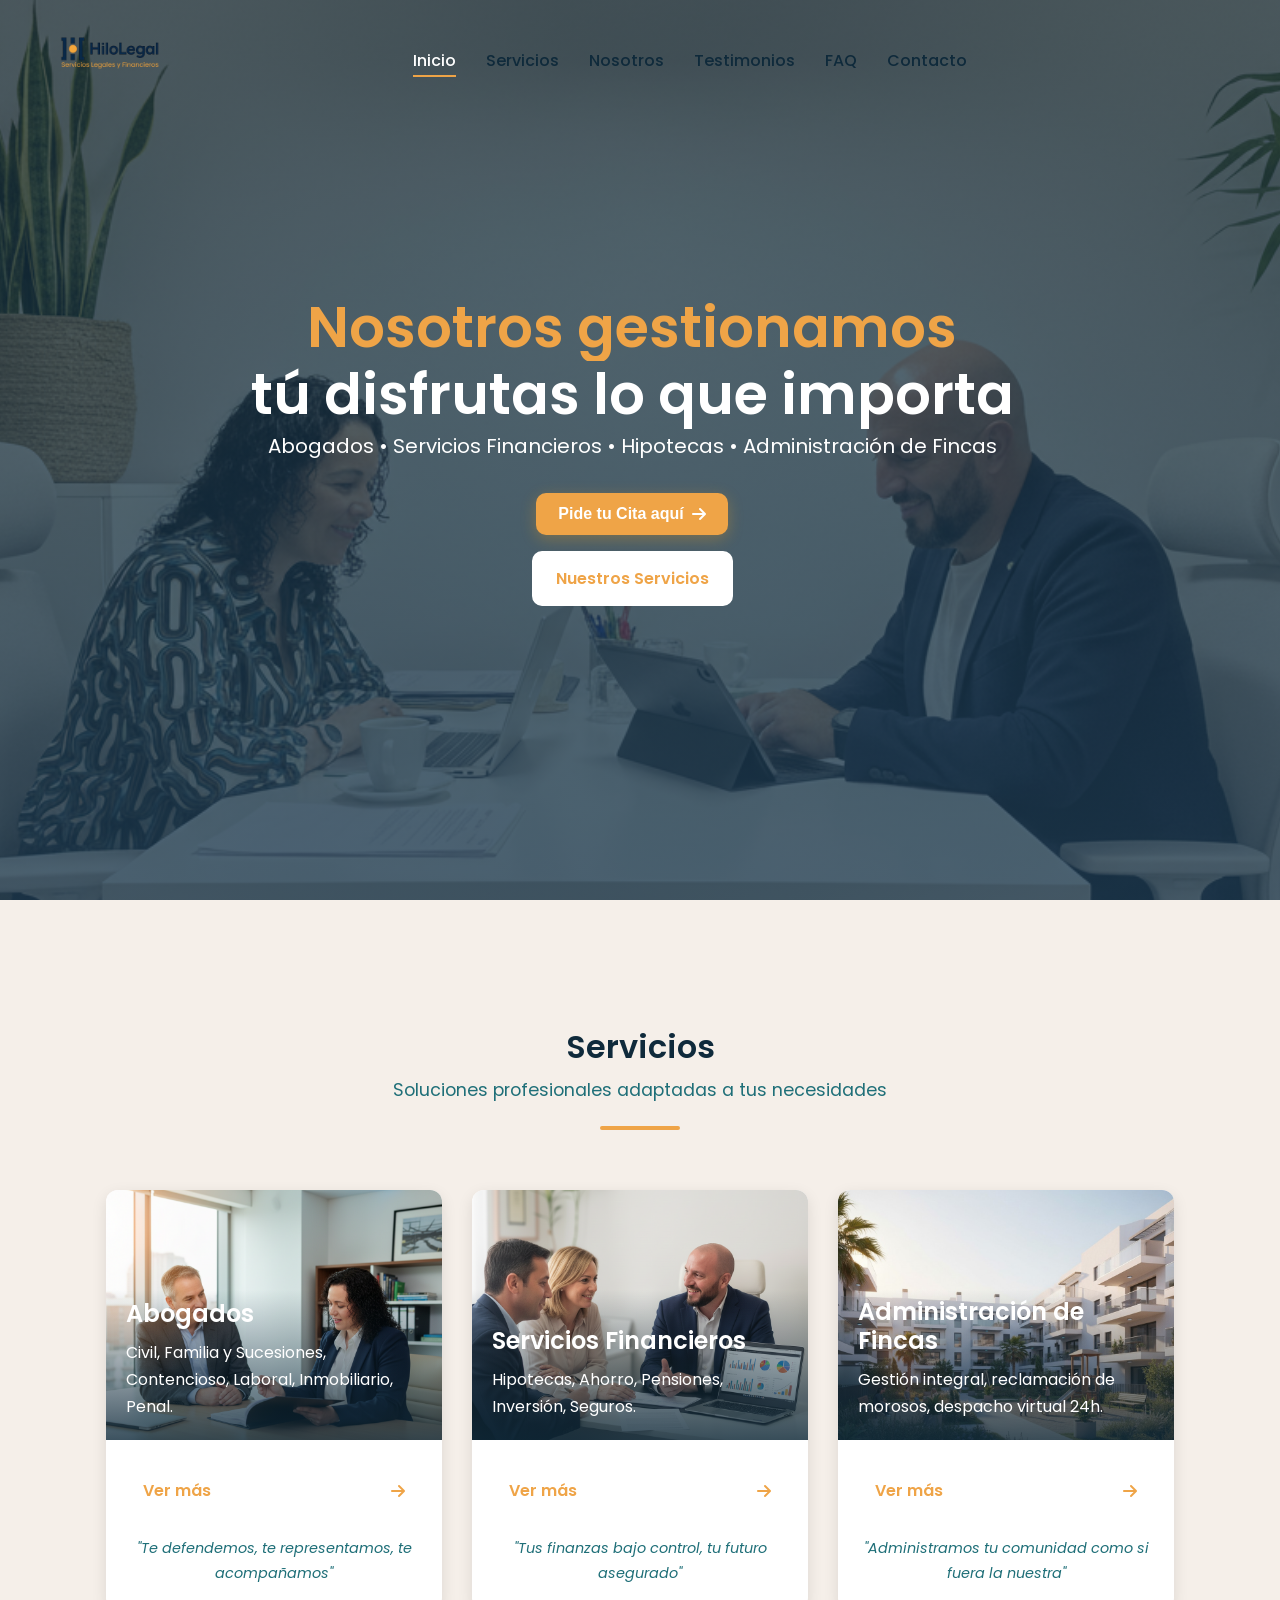
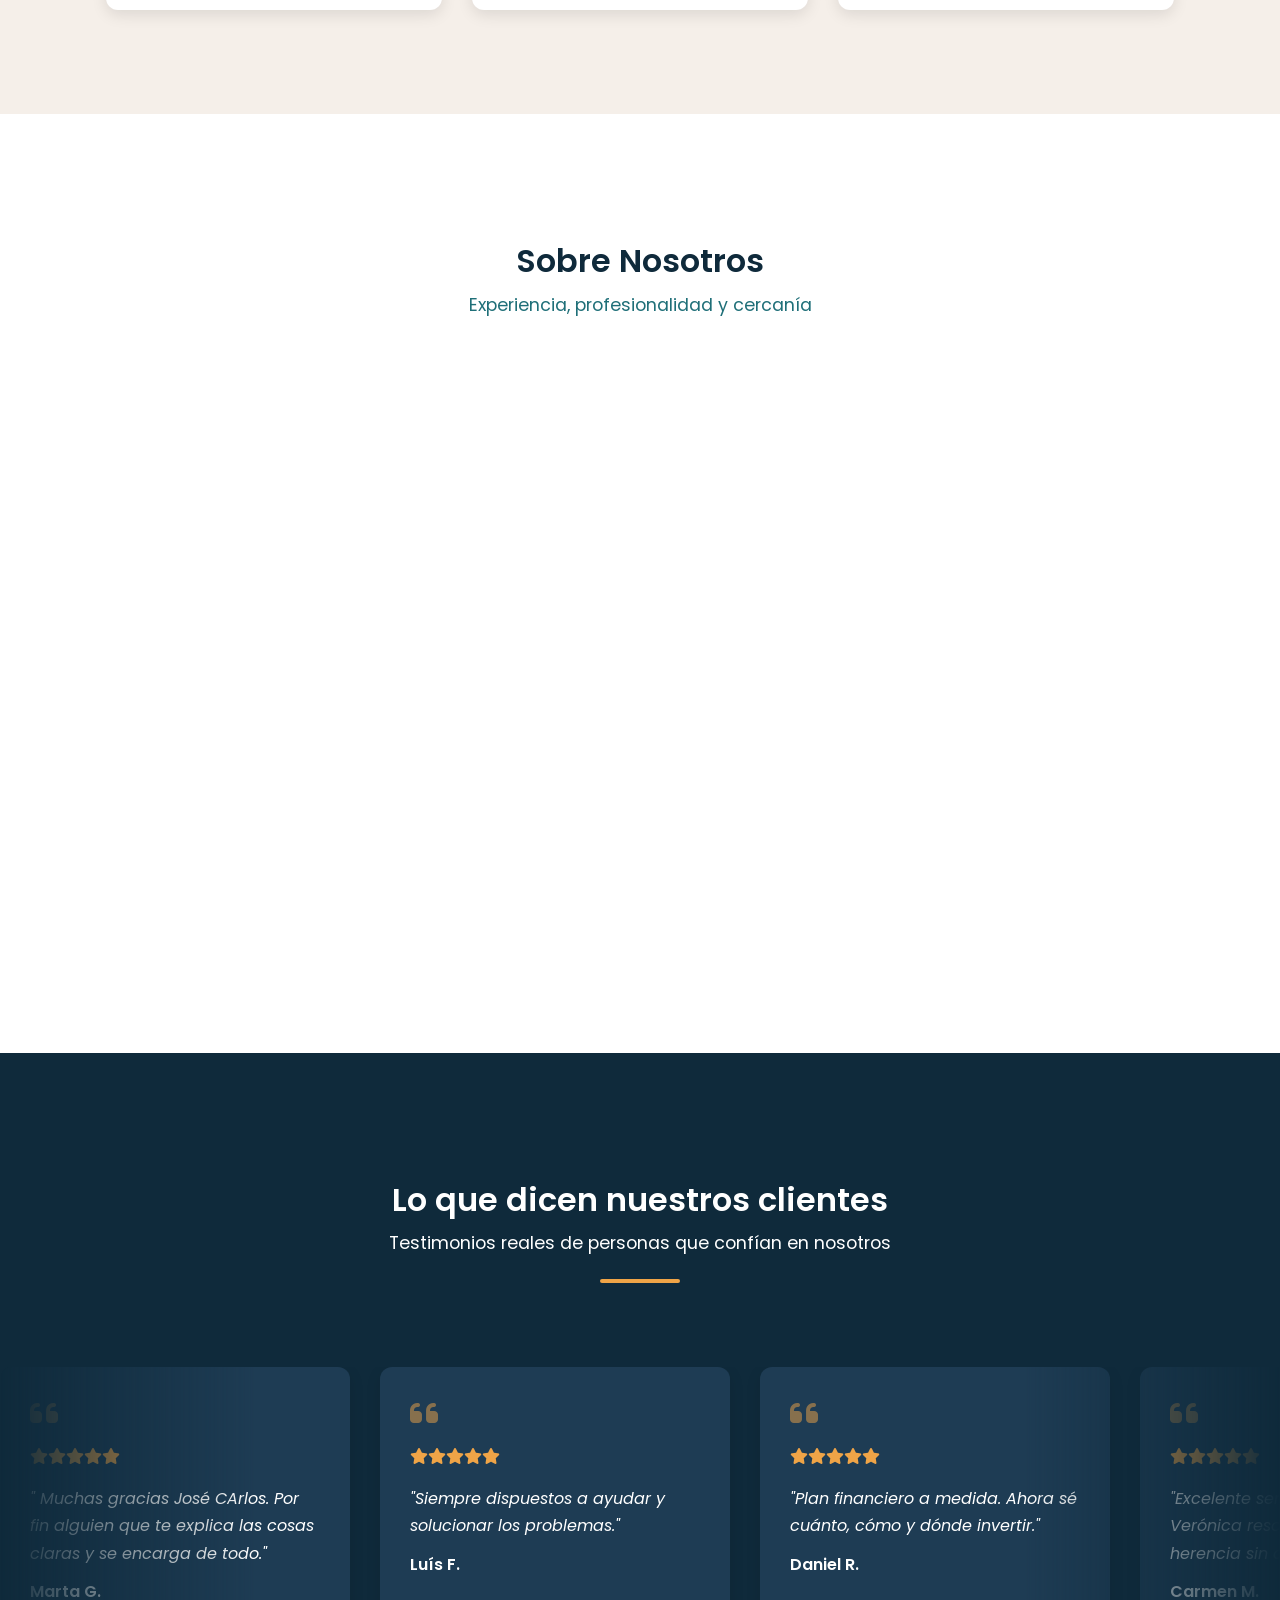
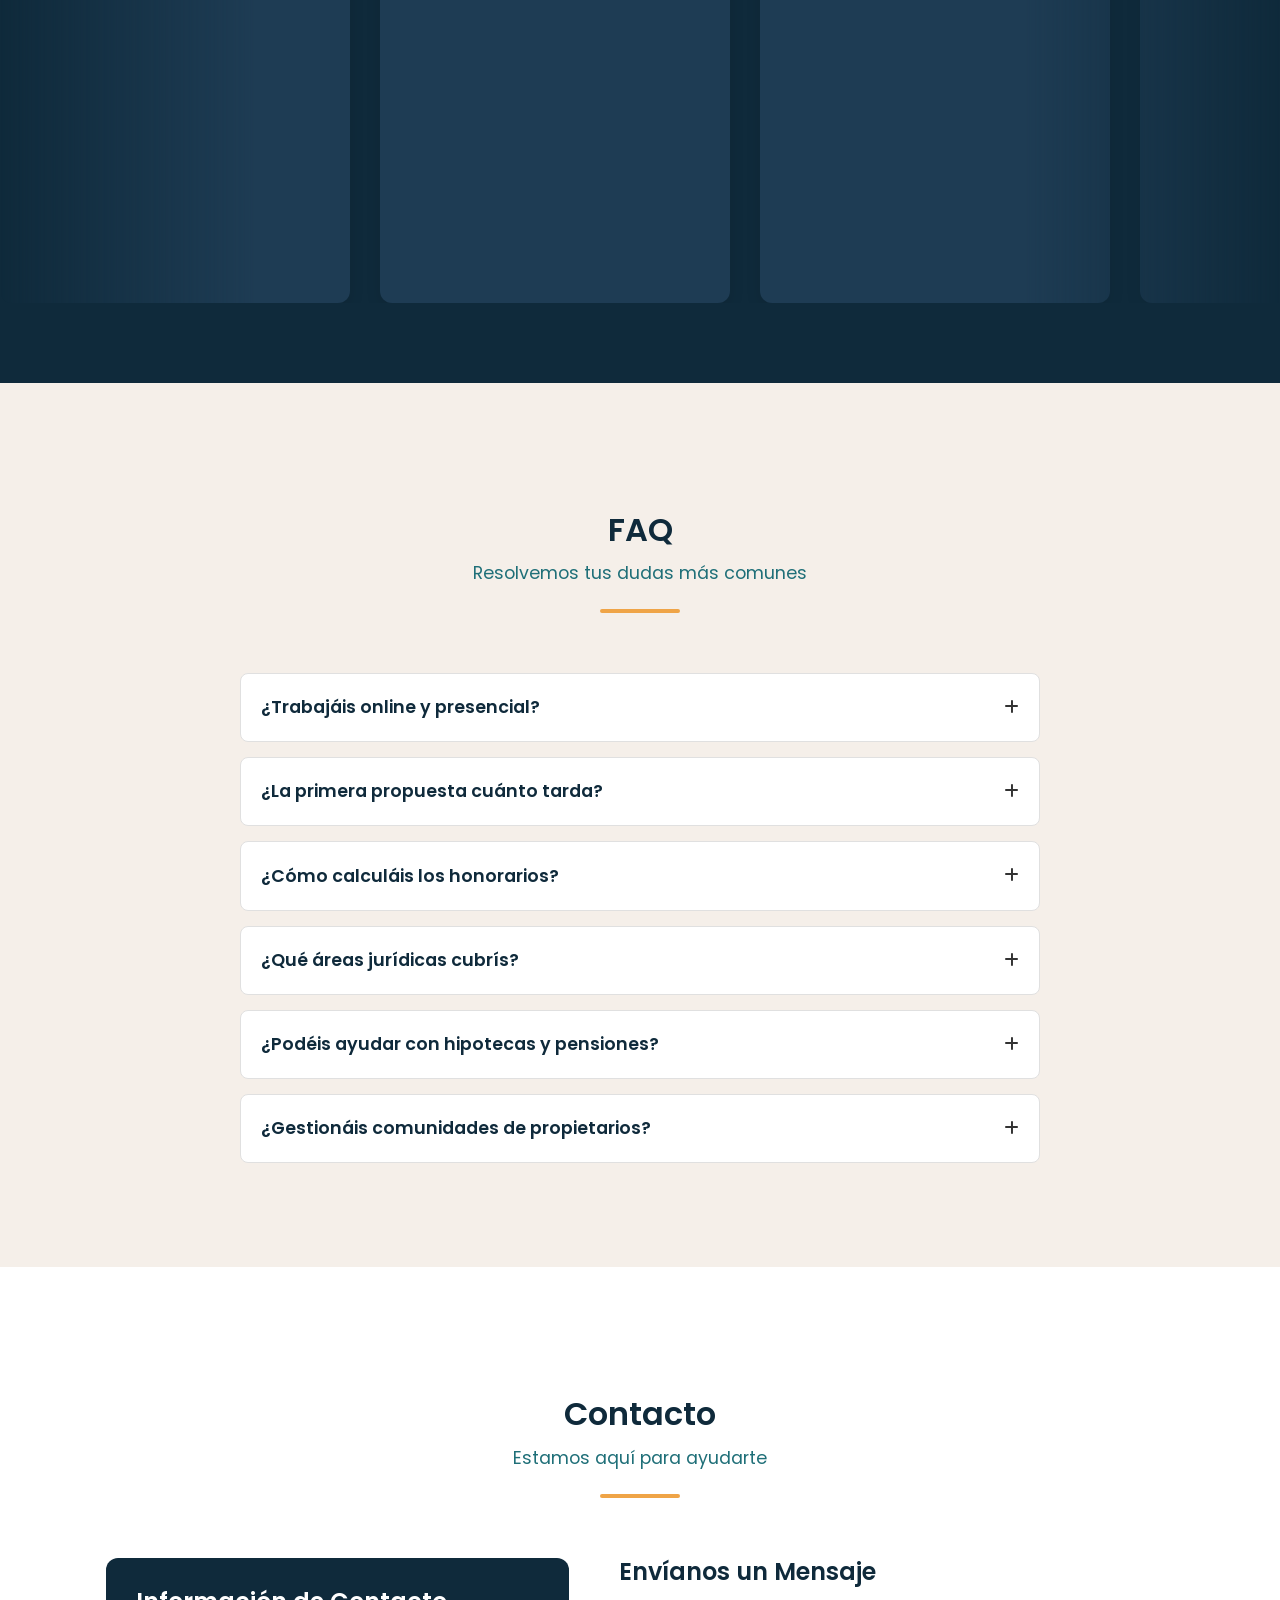
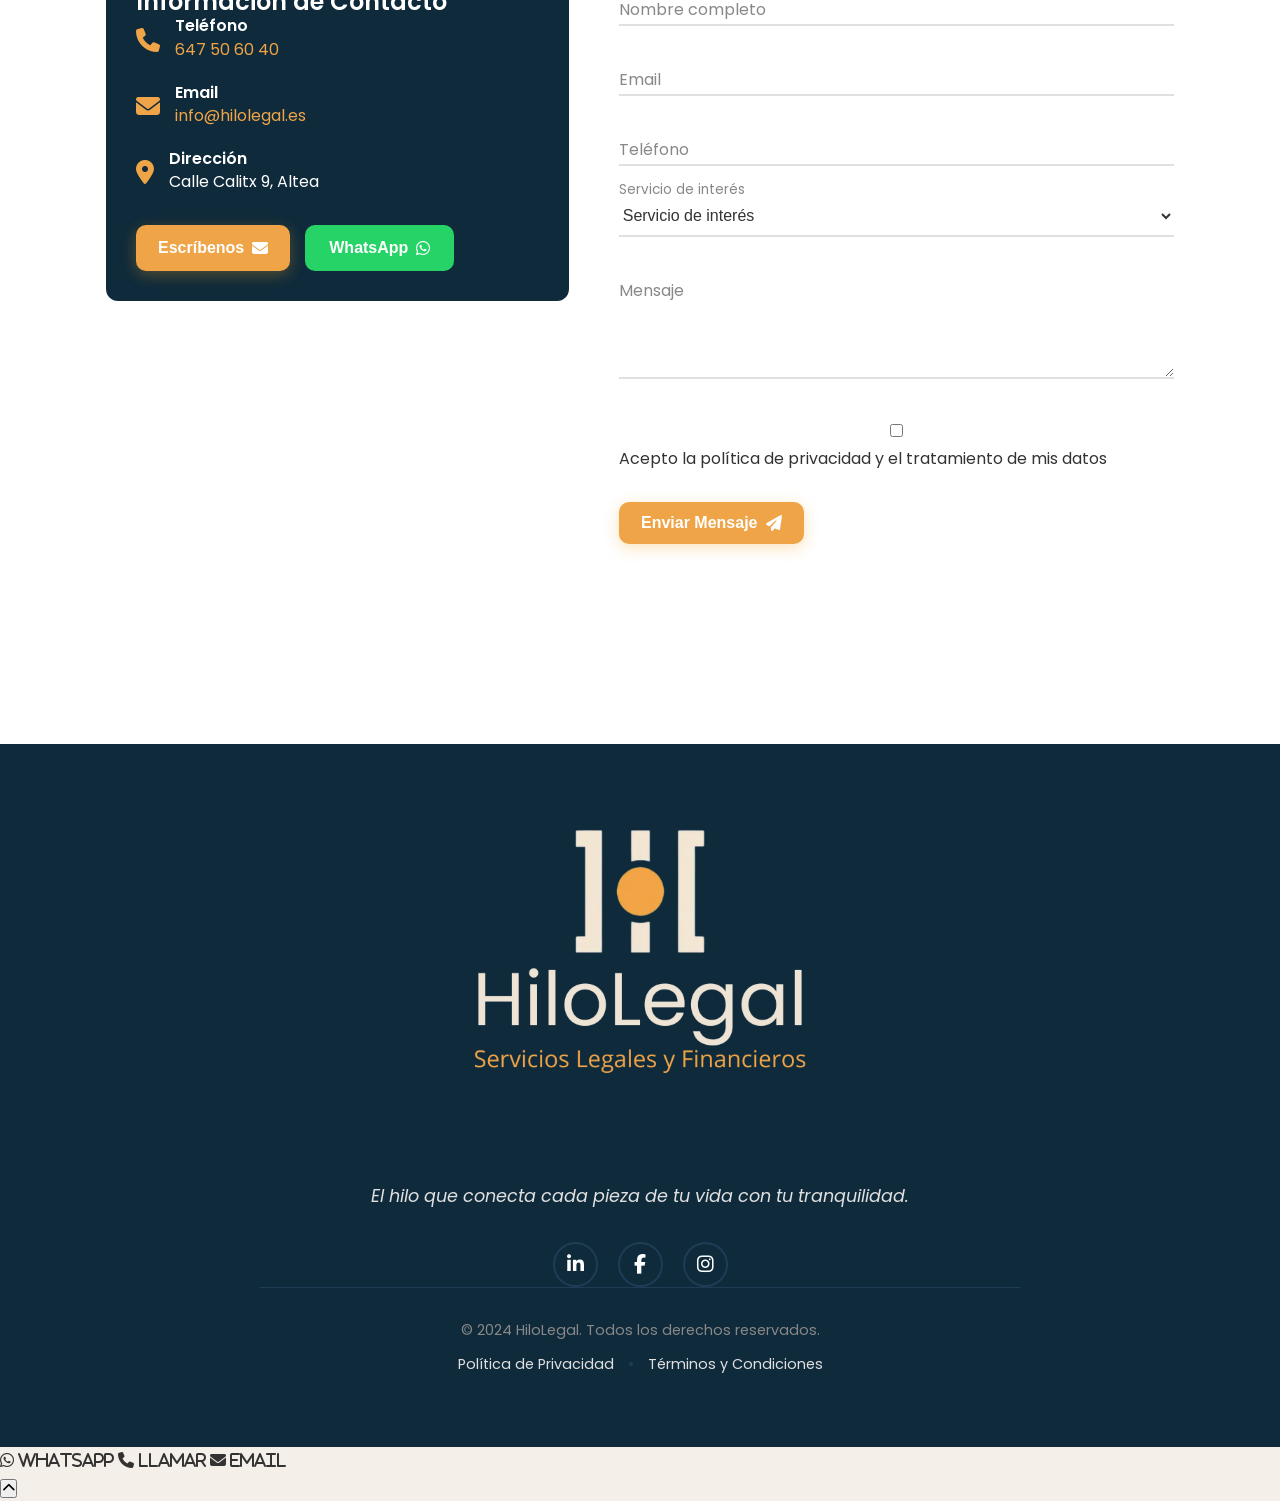
==== commit b734b561: "Update print statement from 'Hello' to 'Goodbye'" ====
--- a/index.html
+++ b/index.html
@@ -241,7 +241,7 @@
                             <div class="stars">
                                 <i class="fas fa-star"></i><i class="fas fa-star"></i><i class="fas fa-star"></i><i class="fas fa-star"></i><i class="fas fa-star"></i>
                             </div>
-                            <p class="testimonial-text">"Por fin alguien que te explica las cosas claras y se encarga de todo."</p>
+                            <p class="testimonial-text">" Muchas gracias José CArlos. Por fin alguien que te explica las cosas claras y se encarga de todo."</p>
                             <div class="testimonial-author"><h4 class="author-name">Marta G.</h4></div>
                         </div>
                     </div>
@@ -271,7 +271,7 @@
                             <div class="stars">
                                 <i class="fas fa-star"></i><i class="fas fa-star"></i><i class="fas fa-star"></i><i class="fas fa-star"></i><i class="fas fa-star"></i>
                             </div>
-                            <p class="testimonial-text">"Excelente servicio jurídico. Resolvieron mi problema de herencia sin complicaciones."</p>
+                            <p class="testimonial-text">"Excelente servicio jurídico. Verónica resolvió mi problema de herencia sin complicaciones."</p>
                             <div class="testimonial-author"><h4 class="author-name">Carmen M.</h4></div>
                         </div>
                     </div>
@@ -281,7 +281,7 @@
                             <div class="stars">
                                 <i class="fas fa-star"></i><i class="fas fa-star"></i><i class="fas fa-star"></i><i class="fas fa-star"></i><i class="fas fa-star"></i>
                             </div>
-                            <p class="testimonial-text">"Administran mi comunidad de forma impecable. Recomiendo 100%."</p>
+                            <p class="testimonial-text">"José Carlos administra mi comunidad de forma impecable. Recomiendo 100%."</p>
                             <div class="testimonial-author"><h4 class="author-name">Andrés P.</h4></div>
                         </div>
                     </div>
@@ -291,7 +291,7 @@
                             <div class="stars">
                                 <i class="fas fa-star"></i><i class="fas fa-star"></i><i class="fas fa-star"></i><i class="fas fa-star"></i><i class="fas fa-star"></i>
                             </div>
-                            <p class="testimonial-text">"Hipoteca al 95% conseguida gracias a su asesoramiento financiero."</p>
+                            <p class="testimonial-text">"Hipoteca al 95% conseguida gracias a José Carlos."</p>
                             <div class="testimonial-author"><h4 class="author-name">Roberto S.</h4></div>
                         </div>
                     </div>
@@ -301,7 +301,7 @@
                             <div class="stars">
                                 <i class="fas fa-star"></i><i class="fas fa-star"></i><i class="fas fa-star"></i><i class="fas fa-star"></i><i class="fas fa-star"></i>
                             </div>
-                            <p class="testimonial-text">"Trato cercano y profesional. Se nota su experiencia."</p>
+                            <p class="testimonial-text">"Nos Atendió Verónica, nos dio un trato muy cercano y profesional. Se nota su experiencia."</p>
                             <div class="testimonial-author"><h4 class="author-name">Isabel L.</h4></div>
                         </div>
                     </div>
@@ -311,8 +311,18 @@
                             <div class="stars">
                                 <i class="fas fa-star"></i><i class="fas fa-star"></i><i class="fas fa-star"></i><i class="fas fa-star"></i><i class="fas fa-star"></i>
                             </div>
-                            <p class="testimonial-text">"Tranquilidad absoluta desde que gestionan mis asuntos legales."</p>
-                            <div class="testimonial-author"><h4 class="author-name">Francisco J.</h4></div>
+                            <p class="testimonial-text">"Muy contenta con el trato recibido y del resultado de su trabajo. La defensa que hizo Verónica en mi caso fue increíble. Gracias por todo."</p>
+                            <div class="testimonial-author"><h4 class="author-name">Srg.</h4></div>
+                        </div>
+                    </div>
+                                       <div class="testimonial-card">
+                        <div class="testimonial-content">
+                             <i class="fas fa-quote-left testimonial-quote"></i>
+                            <div class="stars">
+                                <i class="fas fa-star"></i><i class="fas fa-star"></i><i class="fas fa-star"></i><i class="fas fa-star"></i><i class="fas fa-star"></i>
+                            </div>
+                            <p class="testimonial-text">"Contacté con Verónica a raíz de un accidente de tráfico con un vehículo de empresa. Desde el primer momento, el trato fue muy cercano. Nos atendió rápidamente y enseguida nos explicó cómo debíamos proceder ante la situación planteada. Verónica ha sido muy profesional, siempre atenta y dispuesta a explicar todo el proceso, tanto por teléfono como en persona, así como gestionar el trámite y la resolución del caso."</p>
+                            <div class="testimonial-author"><h4 class="author-name">Cristian.</h4></div>
                         </div>
                     </div>
                 </div>
